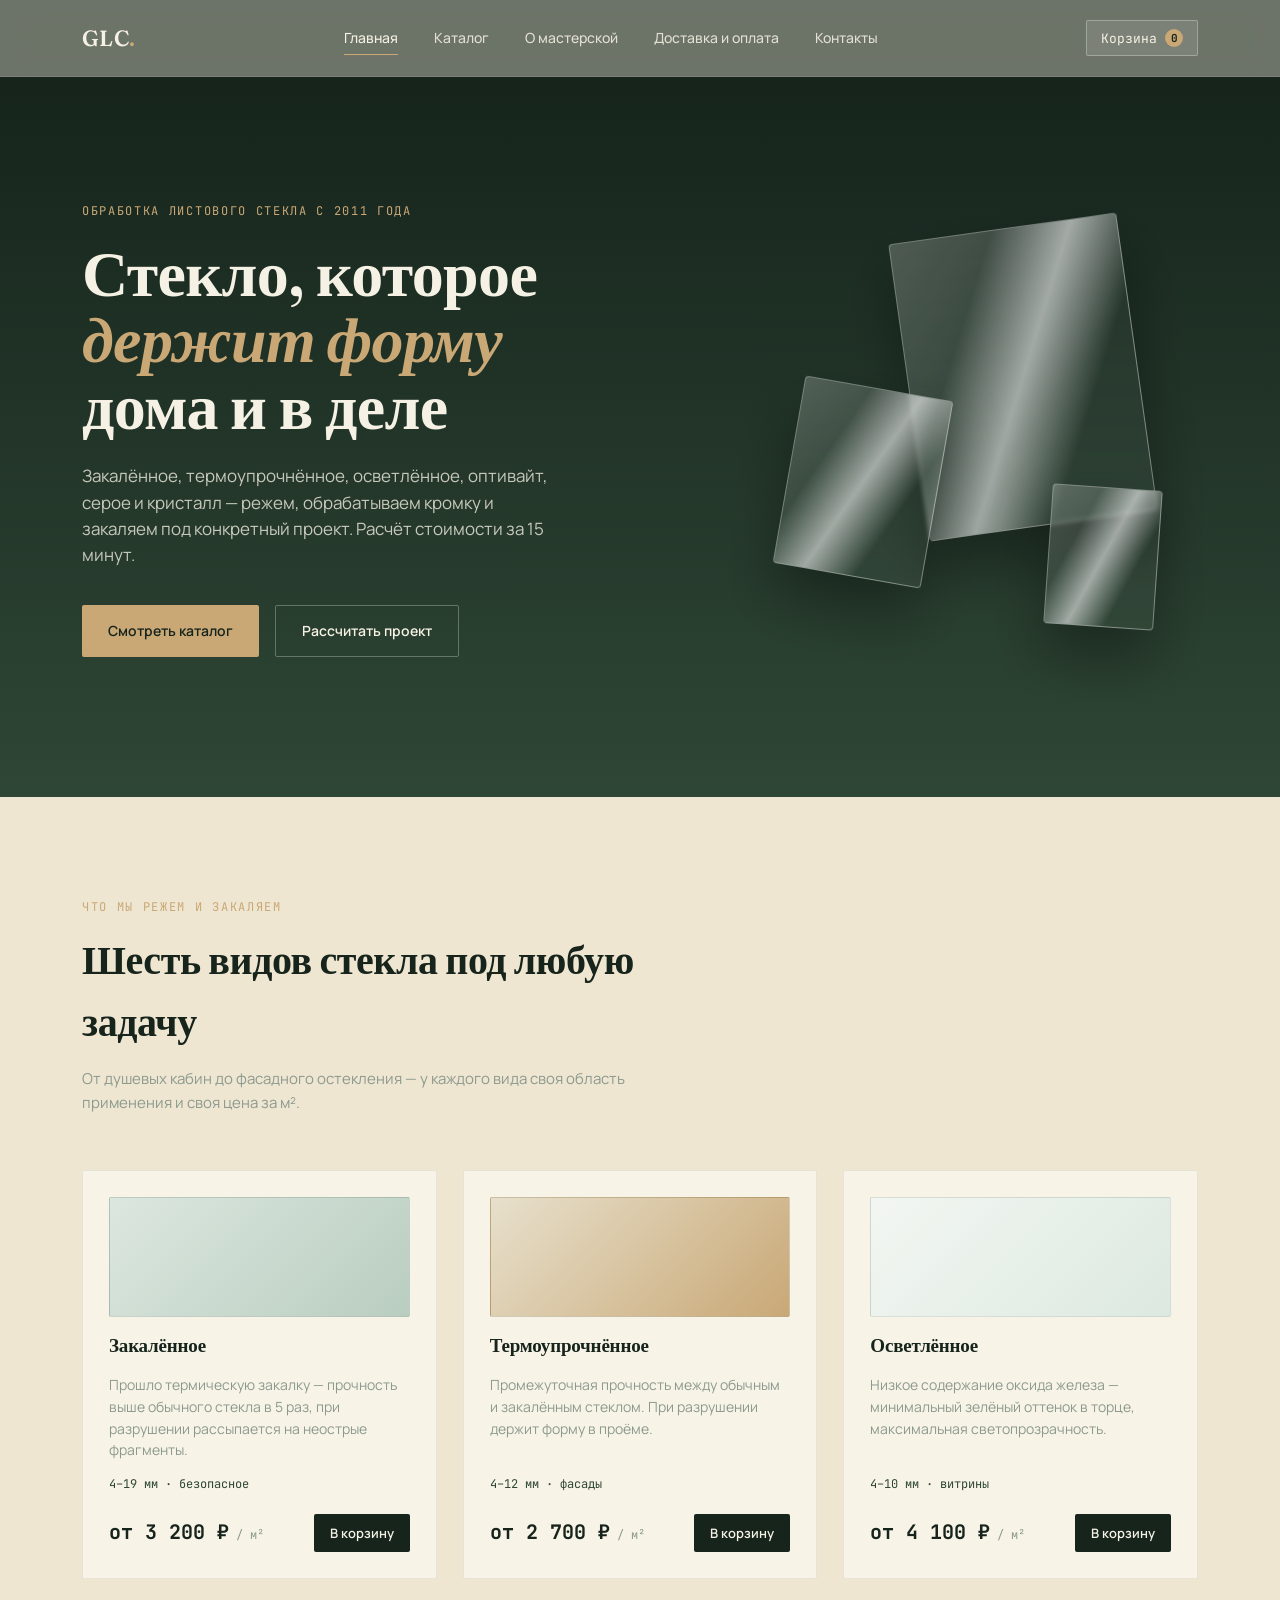
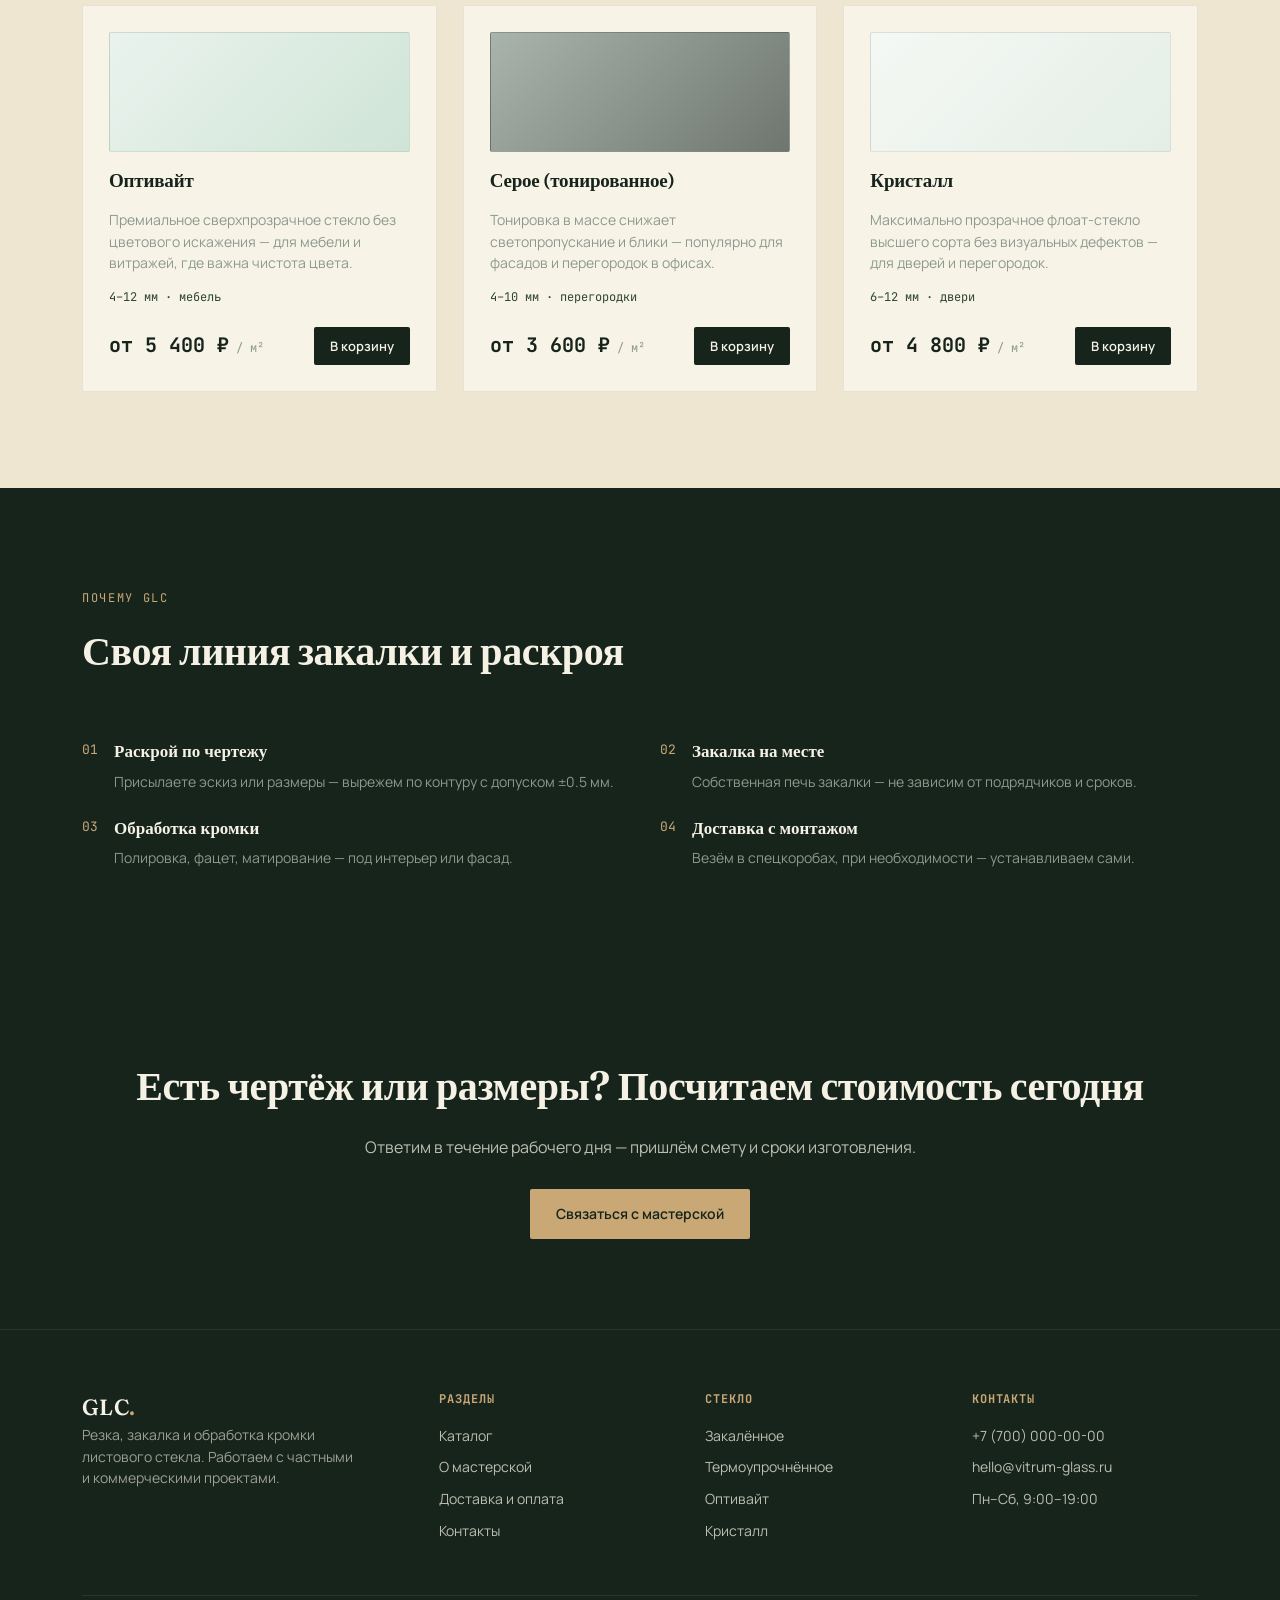
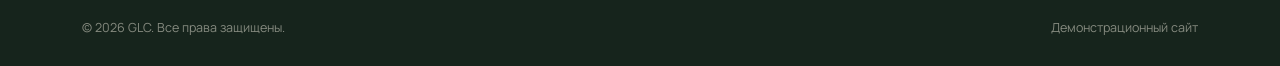
==== index.html @ cb21f2e5 "Add files via upload" ====
<!DOCTYPE html>
<html lang="ru">
<head>
<meta charset="UTF-8">
<meta name="viewport" content="width=device-width, initial-scale=1.0">
<title>GLC — стекольная мастерская</title>
<link rel="preconnect" href="https://fonts.googleapis.com">
<link href="https://fonts.googleapis.com/css2?family=Fraunces:ital,wght@0,500;0,600;1,500&family=Manrope:wght@400;500;600;700&family=JetBrains+Mono:wght@400;500;700&display=swap" rel="stylesheet">
<link rel="stylesheet" href="Style.css">
<script src="Script.js"></script>
</head>
<body>

<header class="site-header">
  <div class="wrap">
    <a href="index.html" class="logo">GLC<span>.</span></a>
    <nav class="nav-links">
      <a href="index.html" class="active">Главная</a>
      <a href="catalog.html">Каталог</a>
      <a href="about.html">О мастерской</a>
      <a href="delivery.html">Доставка и оплата</a>
      <a href="contacts.html">Контакты</a>
    </nav>
    <div class="header-right">
      <button class="cart-btn">Корзина <span class="cart-count">0</span></button>
      <div class="burger"><span></span><span></span><span></span></div>
    </div>
  </div>
</header>

<section class="hero">
  <div class="wrap hero-grid">
    <div>
      <span class="eyebrow">Обработка листового стекла с 2011 года</span>
      <h1>Стекло, которое <em>держит форму</em><br>дома и в деле</h1>
      <p>Закалённое, термоупрочнённое, осветлённое, оптивайт, серое и кристалл — режем, обрабатываем кромку и закаляем под конкретный проект. Расчёт стоимости за 15 минут.</p>
      <div class="hero-ctas">
        <a href="catalog.html" class="btn btn-primary">Смотреть каталог</a>
        <a href="contacts.html" class="btn btn-ghost">Рассчитать проект</a>
      </div>
    </div>
    <div class="shard-field">
      <div class="shard shard-a"></div>
      <div class="shard shard-b"></div>
      <div class="shard shard-c"></div>
    </div>
  </div>
</section>

<section class="band-sand">
  <div class="wrap">
    <div class="section-head">
      <span class="eyebrow">Что мы режем и закаляем</span>
      <h2>Шесть видов стекла под любую задачу</h2>
      <p>От душевых кабин до фасадного остекления — у каждого вида своя область применения и своя цена за м².</p>
    </div>
    <div class="grid-3">

      <div class="card">
        <div class="swatch sw-1"></div>
        <h3>Закалённое</h3>
        <p class="desc">Прошло термическую закалку — прочность выше обычного стекла в 5 раз, при разрушении рассыпается на неострые фрагменты.</p>
        <p class="meta">4–19 мм · безопасное</p>
        <div class="price-row">
          <span class="price">от 3 200 ₽<small> / м²</small></span>
          <button class="add-btn" data-name="Закалённое стекло">В корзину</button>
        </div>
      </div>

      <div class="card">
        <div class="swatch sw-2"></div>
        <h3>Термоупрочнённое</h3>
        <p class="desc">Промежуточная прочность между обычным и закалённым стеклом. При разрушении держит форму в проёме.</p>
        <p class="meta">4–12 мм · фасады</p>
        <div class="price-row">
          <span class="price">от 2 700 ₽<small> / м²</small></span>
          <button class="add-btn" data-name="Термоупрочнённое стекло">В корзину</button>
        </div>
      </div>

      <div class="card">
        <div class="swatch sw-3"></div>
        <h3>Осветлённое</h3>
        <p class="desc">Низкое содержание оксида железа — минимальный зелёный оттенок в торце, максимальная светопрозрачность.</p>
        <p class="meta">4–10 мм · витрины</p>
        <div class="price-row">
          <span class="price">от 4 100 ₽<small> / м²</small></span>
          <button class="add-btn" data-name="Осветлённое стекло">В корзину</button>
        </div>
      </div>

      <div class="card">
        <div class="swatch sw-4"></div>
        <h3>Оптивайт</h3>
        <p class="desc">Премиальное сверхпрозрачное стекло без цветового искажения — для мебели и витражей, где важна чистота цвета.</p>
        <p class="meta">4–12 мм · мебель</p>
        <div class="price-row">
          <span class="price">от 5 400 ₽<small> / м²</small></span>
          <button class="add-btn" data-name="Стекло Оптивайт">В корзину</button>
        </div>
      </div>

      <div class="card">
        <div class="swatch sw-5"></div>
        <h3>Серое (тонированное)</h3>
        <p class="desc">Тонировка в массе снижает светопропускание и блики — популярно для фасадов и перегородок в офисах.</p>
        <p class="meta">4–10 мм · перегородки</p>
        <div class="price-row">
          <span class="price">от 3 600 ₽<small> / м²</small></span>
          <button class="add-btn" data-name="Серое стекло">В корзину</button>
        </div>
      </div>

      <div class="card">
        <div class="swatch sw-6"></div>
        <h3>Кристалл</h3>
        <p class="desc">Максимально прозрачное флоат-стекло высшего сорта без визуальных дефектов — для дверей и перегородок.</p>
        <p class="meta">6–12 мм · двери</p>
        <div class="price-row">
          <span class="price">от 4 800 ₽<small> / м²</small></span>
          <button class="add-btn" data-name="Стекло Кристалл">В корзину</button>
        </div>
      </div>

    </div>
  </div>
</section>

<section class="band-deep">
  <div class="wrap">
    <div class="section-head">
      <span class="eyebrow">Почему GLC</span>
      <h2>Своя линия закалки и раскроя</h2>
    </div>
    <div class="feat-list">
      <div class="feat">
        <span class="num">01</span>
        <div><h4>Раскрой по чертежу</h4><p>Присылаете эскиз или размеры — вырежем по контуру с допуском ±0.5 мм.</p></div>
      </div>
      <div class="feat">
        <span class="num">02</span>
        <div><h4>Закалка на месте</h4><p>Собственная печь закалки — не зависим от подрядчиков и сроков.</p></div>
      </div>
      <div class="feat">
        <span class="num">03</span>
        <div><h4>Обработка кромки</h4><p>Полировка, фацет, матирование — под интерьер или фасад.</p></div>
      </div>
      <div class="feat">
        <span class="num">04</span>
        <div><h4>Доставка с монтажом</h4><p>Везём в спецкоробах, при необходимости — устанавливаем сами.</p></div>
      </div>
    </div>
  </div>
</section>

<section class="cta-band">
  <div class="wrap">
    <h2>Есть чертёж или размеры? Посчитаем стоимость сегодня</h2>
    <p>Ответим в течение рабочего дня — пришлём смету и сроки изготовления.</p>
    <a href="contacts.html" class="btn btn-primary">Связаться с мастерской</a>
  </div>
</section>

<footer>
  <div class="wrap">
    <div class="footer-grid">
      <div>
        <a href="index.html" class="logo">GLC<span>.</span></a>
        <p class="foot-desc">Резка, закалка и обработка кромки листового стекла. Работаем с частными и коммерческими проектами.</p>
      </div>
      <div>
        <h5>Разделы</h5>
        <ul>
          <li><a href="catalog.html">Каталог</a></li>
          <li><a href="about.html">О мастерской</a></li>
          <li><a href="delivery.html">Доставка и оплата</a></li>
          <li><a href="contacts.html">Контакты</a></li>
        </ul>
      </div>
      <div>
        <h5>Стекло</h5>
        <ul>
          <li>Закалённое</li>
          <li>Термоупрочнённое</li>
          <li>Оптивайт</li>
          <li>Кристалл</li>
        </ul>
      </div>
      <div>
        <h5>Контакты</h5>
        <ul>
          <li>+7 (700) 000-00-00</li>
          <li>hello@vitrum-glass.ru</li>
          <li>Пн–Сб, 9:00–19:00</li>
        </ul>
      </div>
    </div>
    <div class="foot-bottom">
      <span>© 2026 GLC. Все права защищены.</span>
      <span>Демонстрационный сайт</span>
    </div>
  </div>
</footer>

<div class="toast"></div>
<script src="script.js"></script>
</body>
</html>
---- Style.css ----
/* ============================================================
   VITRUM — стекольная мастерская
   Палитра: forest + sand
   ============================================================ */

:root{
  --forest-deep:   #16241C;
  --forest-mid:    #2E4635;
  --forest-accent: #6E8F72;
  --sand:          #EFE6D2;
  --sand-warm:     #C9A876;
  --sand-pale:     #F8F3E7;
  --glass-fill:    rgba(255,255,255,0.10);
  --glass-border:  rgba(255,255,255,0.28);
  --text-dark:     #1B1F1B;
  --text-light:    #F5F1E4;
  --text-muted:    #8C9A8E;

  --font-display: 'Fraunces', serif;
  --font-body: 'Manrope', sans-serif;
  --font-mono: 'JetBrains Mono', monospace;

  --radius: 2px;
  --container: 1180px;
}

*{ box-sizing:border-box; margin:0; padding:0; }

html{ scroll-behavior:smooth; }

body{
  font-family: var(--font-body);
  background: var(--sand-pale);
  color: var(--text-dark);
  line-height:1.55;
  -webkit-font-smoothing:antialiased;
}

img,svg{ display:block; max-width:100%; }
a{ color:inherit; text-decoration:none; }
ul{ list-style:none; }
button{ font-family:inherit; cursor:pointer; border:none; background:none; }

.wrap{
  max-width: var(--container);
  margin: 0 auto;
  padding: 0 32px;
}

h1,h2,h3{
  font-family: var(--font-display);
  font-weight: 600;
  letter-spacing: -0.01em;
  color: var(--forest-deep);
}

.eyebrow{
  font-family: var(--font-mono);
  font-size: 12px;
  letter-spacing: 0.14em;
  text-transform: uppercase;
  color: var(--sand-warm);
}

@media (prefers-reduced-motion: reduce){
  *{ animation-duration:0.001ms !important; animation-iteration-count:1 !important; transition-duration:0.001ms !important; scroll-behavior:auto !important; }
}

/* ---------------- HEADER ---------------- */
.site-header{
  position: sticky;
  top:0;
  z-index: 100;
  backdrop-filter: blur(14px) saturate(140%);
  -webkit-backdrop-filter: blur(14px) saturate(140%);
  background: rgba(22,36,28,0.62);
  border-bottom: 1px solid rgba(255,255,255,0.12);
}

.site-header .wrap{
  display:flex;
  align-items:center;
  justify-content:space-between;
  height: 76px;
}

.logo{
  font-family: var(--font-display);
  font-size: 22px;
  font-weight: 600;
  color: var(--text-light);
  letter-spacing: 0.02em;
}
.logo span{ color: var(--sand-warm); }

.nav-links{
  display:flex;
  gap: 36px;
}
.nav-links a{
  color: var(--text-light);
  font-size: 14px;
  font-weight:500;
  position:relative;
  padding: 4px 0;
  opacity:.86;
  transition: opacity .2s ease;
}
.nav-links a:hover, .nav-links a.active{ opacity:1; }
.nav-links a.active::after{
  content:"";
  position:absolute;
  left:0; right:0; bottom:-2px;
  height:1px;
  background: var(--sand-warm);
}

.header-right{ display:flex; align-items:center; gap:22px; }

.cart-btn{
  display:flex; align-items:center; gap:8px;
  color: var(--text-light);
  font-size: 13px;
  font-family: var(--font-mono);
  border: 1px solid var(--glass-border);
  padding: 8px 14px;
  border-radius: var(--radius);
  background: var(--glass-fill);
  transition: background .2s ease, border-color .2s ease;
}
.cart-btn:hover{ background: rgba(255,255,255,0.18); border-color: var(--sand-warm); }
.cart-count{
  background: var(--sand-warm);
  color: var(--forest-deep);
  font-weight:700;
  border-radius: 50%;
  width:18px; height:18px;
  display:flex; align-items:center; justify-content:center;
  font-size:11px;
}

.burger{
  display:none;
  flex-direction:column;
  gap:5px;
  width:26px;
}
.burger span{ height:2px; background: var(--text-light); width:100%; }

@media (max-width: 860px){
  .nav-links{
    position:fixed;
    top:76px; left:0; right:0;
    flex-direction:column;
    background: var(--forest-deep);
    padding: 24px 32px 32px;
    gap: 18px;
    transform: translateY(-8px);
    opacity:0;
    pointer-events:none;
    transition: opacity .25s ease, transform .25s ease;
  }
  .nav-links.open{ opacity:1; transform:translateY(0); pointer-events:auto; }
  .burger{ display:flex; }
}

/* ---------------- HERO / GLASS ANIMATION ---------------- */
.hero{
  position:relative;
  overflow:hidden;
  background: linear-gradient(180deg, var(--forest-deep) 0%, var(--forest-mid) 100%);
  color: var(--text-light);
  padding: 120px 0 140px;
}

.hero-grid{
  display:grid;
  grid-template-columns: 1.1fr 0.9fr;
  align-items:center;
  gap: 40px;
  position:relative;
  z-index:2;
}

.hero h1{
  color: var(--text-light);
  font-size: clamp(38px, 5vw, 64px);
  line-height: 1.04;
  margin: 18px 0 24px;
}
.hero h1 em{
  font-style:italic;
  color: var(--sand-warm);
}
.hero p{
  max-width: 480px;
  color: rgba(245,241,228,0.78);
  font-size: 17px;
  margin-bottom: 36px;
}

.btn{
  display:inline-flex;
  align-items:center;
  gap:10px;
  padding: 14px 26px;
  font-size: 14px;
  font-weight:600;
  border-radius: var(--radius);
  transition: transform .18s ease, background .2s ease;
}
.btn-primary{
  background: var(--sand-warm);
  color: var(--forest-deep);
}
.btn-primary:hover{ transform: translateY(-2px); }
.btn-ghost{
  border:1px solid var(--glass-border);
  color: var(--text-light);
}
.btn-ghost:hover{ background: var(--glass-fill); }
.hero-ctas{ display:flex; gap:16px; flex-wrap:wrap; }

/* floating glass shards — signature element */
.shard-field{
  position:relative;
  height: 420px;
}
.shard{
  position:absolute;
  border-radius: 4px;
  background: linear-gradient(135deg, rgba(255,255,255,0.22), rgba(255,255,255,0.04) 60%);
  border: 1px solid rgba(255,255,255,0.35);
  backdrop-filter: blur(2px);
  box-shadow: 0 30px 60px rgba(0,0,0,0.35);
  overflow:hidden;
}
.shard::after{
  content:"";
  position:absolute;
  top:-60%; left:-60%;
  width:220%; height:220%;
  background: linear-gradient(115deg, transparent 40%, rgba(255,255,255,0.55) 50%, transparent 60%);
  animation: sheen 5.5s ease-in-out infinite;
}
.shard-a{ width:230px; height:300px; top:10px; right:60px; transform:rotate(-8deg); animation: floatA 9s ease-in-out infinite; }
.shard-b{ width:150px; height:190px; top:170px; right:260px; transform:rotate(10deg); animation: floatB 7.5s ease-in-out infinite; }
.shard-c{ width:110px; height:140px; top:270px; right:40px; transform:rotate(4deg); animation: floatC 8.5s ease-in-out infinite; }

@keyframes sheen{
  0%{ transform: translateX(-30%) translateY(-30%) rotate(0deg); opacity:0; }
  45%{ opacity:1; }
  100%{ transform: translateX(30%) translateY(30%) rotate(0deg); opacity:0; }
}
@keyframes floatA{ 0%,100%{ transform: rotate(-8deg) translateY(0); } 50%{ transform: rotate(-4deg) translateY(-18px); } }
@keyframes floatB{ 0%,100%{ transform: rotate(10deg) translateY(0); } 50%{ transform: rotate(6deg) translateY(14px); } }
@keyframes floatC{ 0%,100%{ transform: rotate(4deg) translateY(0); } 50%{ transform: rotate(9deg) translateY(-10px); } }

@media (max-width: 860px){
  .hero-grid{ grid-template-columns:1fr; }
  .shard-field{ height: 260px; margin-top: 20px; }
  .shard-a{ right: 20px; }
  .shard-b{ right: 140px; }
}

/* ---------------- SECTIONS ---------------- */
section{ padding: 96px 0; }
.section-head{ max-width: 620px; margin-bottom: 56px; }
.section-head h2{ font-size: clamp(28px,3.4vw,40px); margin-top:12px; }
.section-head p{ color: var(--text-muted); margin-top:14px; font-size:15px; }

.band-sand{ background: var(--sand); }
.band-deep{ background: var(--forest-deep); color: var(--text-light); }
.band-deep .section-head h2{ color: var(--text-light); }
.band-deep .section-head p{ color: rgba(245,241,228,0.7); }

/* ---------------- PRODUCT GRID ---------------- */
.grid-3{ display:grid; grid-template-columns:repeat(3,1fr); gap:26px; }
.grid-2{ display:grid; grid-template-columns:repeat(2,1fr); gap:26px; }
@media (max-width: 900px){ .grid-3{ grid-template-columns:1fr 1fr; } }
@media (max-width: 640px){ .grid-3, .grid-2{ grid-template-columns:1fr; } }

.card{
  background: var(--sand-pale);
  border: 1px solid rgba(27,36,25,0.08);
  border-radius: var(--radius);
  padding: 26px;
  display:flex;
  flex-direction:column;
  gap:14px;
  transition: transform .2s ease, box-shadow .2s ease;
}
.card:hover{ transform: translateY(-4px); box-shadow: 0 18px 40px rgba(22,36,28,0.12); }

.swatch{
  height: 120px;
  border-radius: var(--radius);
  position:relative;
  overflow:hidden;
  border:1px solid rgba(27,36,25,0.1);
}
.swatch::after{
  content:"";
  position:absolute; inset:0;
  background: linear-gradient(120deg, transparent 30%, rgba(255,255,255,0.55) 48%, transparent 66%);
  transform: translateX(-100%);
  animation: swatchSheen 4s ease-in-out infinite;
}
@keyframes swatchSheen{ 0%{ transform:translateX(-120%);} 55%{ transform:translateX(120%);} 100%{ transform:translateX(120%);} }

.sw-1{ background: linear-gradient(135deg,#DCE7DF,#B9CDC0); }
.sw-2{ background: linear-gradient(135deg,#E7E0CC,#C9A876); }
.sw-3{ background: linear-gradient(135deg,#F3F6F2,#DCE9E0); }
.sw-4{ background: linear-gradient(135deg,#EAF3EE,#CFE4D6); }
.sw-5{ background: linear-gradient(135deg,#A9B4AC,#6E766F); }
.sw-6{ background: linear-gradient(135deg,#F5F8F4,#E4EEE7); }

.card h3{ font-size:19px; }
.card .desc{ font-size:14px; color: var(--text-muted); flex-grow:1; }
.card .meta{ font-family: var(--font-mono); font-size:12px; color: var(--forest-mid); }
.card .price-row{ display:flex; align-items:center; justify-content:space-between; margin-top:6px; }
.price{ font-family: var(--font-mono); font-size:20px; font-weight:700; color: var(--forest-deep); }
.price small{ font-size:12px; font-weight:400; color: var(--text-muted); }

.add-btn{
  background: var(--forest-deep);
  color: var(--text-light);
  padding: 10px 16px;
  border-radius: var(--radius);
  font-size: 13px;
  font-weight:600;
  display:inline-flex;
  align-items:center;
  gap:8px;
  transition: background .2s ease;
}
.add-btn:hover{ background: var(--forest-mid); }
.add-btn.added{ background: var(--sand-warm); color: var(--forest-deep); }

/* ---------------- FEATURE / ABOUT LISTS ---------------- */
.feat-list{ display:grid; grid-template-columns:repeat(2,1fr); gap:22px 40px; }
@media (max-width:640px){ .feat-list{ grid-template-columns:1fr; } }
.feat{ display:flex; gap:16px; }
.feat .num{ font-family: var(--font-mono); color: var(--sand-warm); font-size:13px; padding-top:2px; }
.feat h4{ font-family: var(--font-display); font-size:17px; margin-bottom:6px; color: var(--forest-deep); }
.band-deep .feat h4{ color: var(--text-light); }
.feat p{ font-size:14px; color: var(--text-muted); }

/* ---------------- CONTACT / FORM ---------------- */
.form-box{
  background: var(--sand-pale);
  border-radius: var(--radius);
  padding: 40px;
  border: 1px solid rgba(27,36,25,0.08);
}
.field{ margin-bottom:18px; }
.field label{ display:block; font-size:12px; font-family: var(--font-mono); color: var(--forest-mid); margin-bottom:6px; }
.field input, .field textarea, .field select{
  width:100%;
  padding: 12px 14px;
  border:1px solid rgba(27,36,25,0.16);
  border-radius: var(--radius);
  font-family: var(--font-body);
  font-size:14px;
  background:#fff;
}
.field textarea{ min-height:110px; resize:vertical; }

.info-strip{ display:flex; flex-wrap:wrap; gap:32px; margin-top:28px; }
.info-strip div{ font-size:14px; }
.info-strip .lbl{ font-family: var(--font-mono); font-size:11px; color: var(--sand-warm); text-transform:uppercase; letter-spacing:.08em; display:block; margin-bottom:4px; }

/* ---------------- STEPS (delivery) ---------------- */
.steps{ display:grid; grid-template-columns:repeat(4,1fr); gap:22px; }
@media (max-width:900px){ .steps{ grid-template-columns:1fr 1fr; } }
@media (max-width:560px){ .steps{ grid-template-columns:1fr; } }
.step{ border-top:2px solid var(--sand-warm); padding-top:16px; }
.step .num{ font-family: var(--font-mono); font-size:26px; color: var(--forest-mid); }
.step h4{ font-family: var(--font-display); margin:8px 0 6px; font-size:17px; }
.step p{ font-size:13.5px; color: var(--text-muted); }

/* ---------------- TABLE (delivery pricing) ---------------- */
table{ width:100%; border-collapse:collapse; font-size:14px; }
th,td{ text-align:left; padding:14px 12px; border-bottom:1px solid rgba(27,36,25,0.1); }
th{ font-family: var(--font-mono); font-size:11px; text-transform:uppercase; letter-spacing:.06em; color: var(--text-muted); font-weight:500; }

/* ---------------- CTA BAND ---------------- */
.cta-band{
  background: var(--forest-deep);
  color: var(--text-light);
  text-align:center;
  padding: 90px 0;
}
.cta-band h2{ color: var(--text-light); font-size: clamp(26px,3.6vw,40px); margin-bottom:18px; }
.cta-band p{ color: rgba(245,241,228,0.75); margin-bottom:30px; }

/* ---------------- FOOTER ---------------- */
footer{
  background: var(--forest-deep);
  color: rgba(245,241,228,0.75);
  padding: 60px 0 28px;
  border-top: 1px solid rgba(255,255,255,0.08);
}
.footer-grid{
  display:grid;
  grid-template-columns: 1.4fr 1fr 1fr 1fr;
  gap: 40px;
  margin-bottom: 44px;
}
@media (max-width:760px){ .footer-grid{ grid-template-columns:1fr 1fr; } }
footer h5{ font-family: var(--font-mono); font-size:12px; text-transform:uppercase; letter-spacing:.08em; color: var(--sand-warm); margin-bottom:16px; }
footer ul li{ margin-bottom:10px; font-size:14px; }
footer ul li a:hover{ color: var(--sand-warm); }
footer .logo{ margin-bottom:12px; }
footer .foot-desc{ font-size:14px; max-width:280px; color: rgba(245,241,228,0.6); }
.foot-bottom{
  border-top: 1px solid rgba(255,255,255,0.08);
  padding-top: 22px;
  display:flex;
  justify-content:space-between;
  flex-wrap:wrap;
  gap:12px;
  font-size:12.5px;
  color: rgba(245,241,228,0.5);
}

/* ---------------- toast ---------------- */
.toast{
  position:fixed;
  bottom:26px; left:50%;
  transform: translateX(-50%) translateY(20px);
  background: var(--forest-deep);
  color: var(--text-light);
  padding: 14px 22px;
  border-radius: var(--radius);
  font-size:14px;
  border:1px solid var(--glass-border);
  opacity:0;
  pointer-events:none;
  transition: opacity .25s ease, transform .25s ease;
  z-index: 200;
}
.toast.show{ opacity:1; transform: translateX(-50%) translateY(0); }

/* ---------------- page hero (inner pages) ---------------- */
.page-head{
  background: linear-gradient(180deg, var(--forest-deep), var(--forest-mid));
  color: var(--text-light);
  padding: 70px 0 60px;
}
.page-head .eyebrow{ margin-bottom:10px; }
.page-head h1{ color: var(--text-light); font-size: clamp(30px,4vw,46px); }
.page-head p{ margin-top:14px; max-width:520px; color: rgba(245,241,228,0.75); }
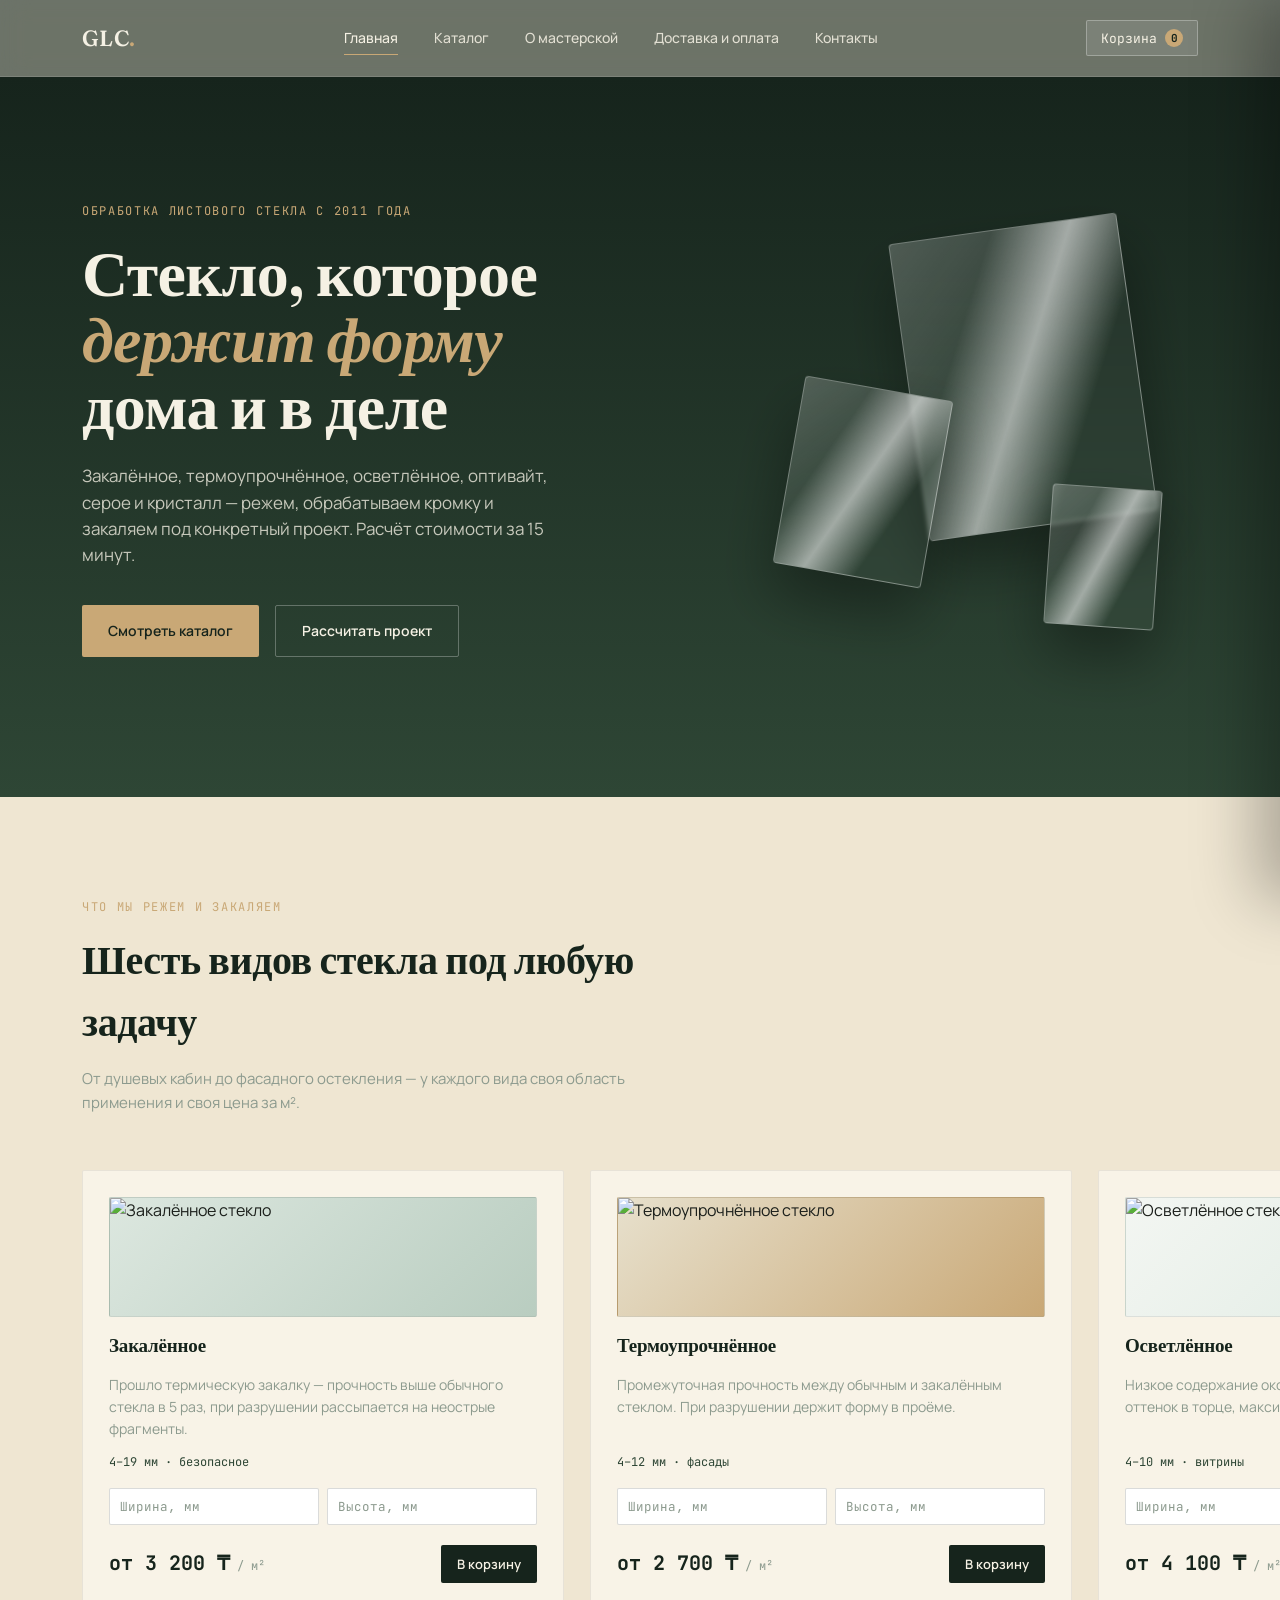
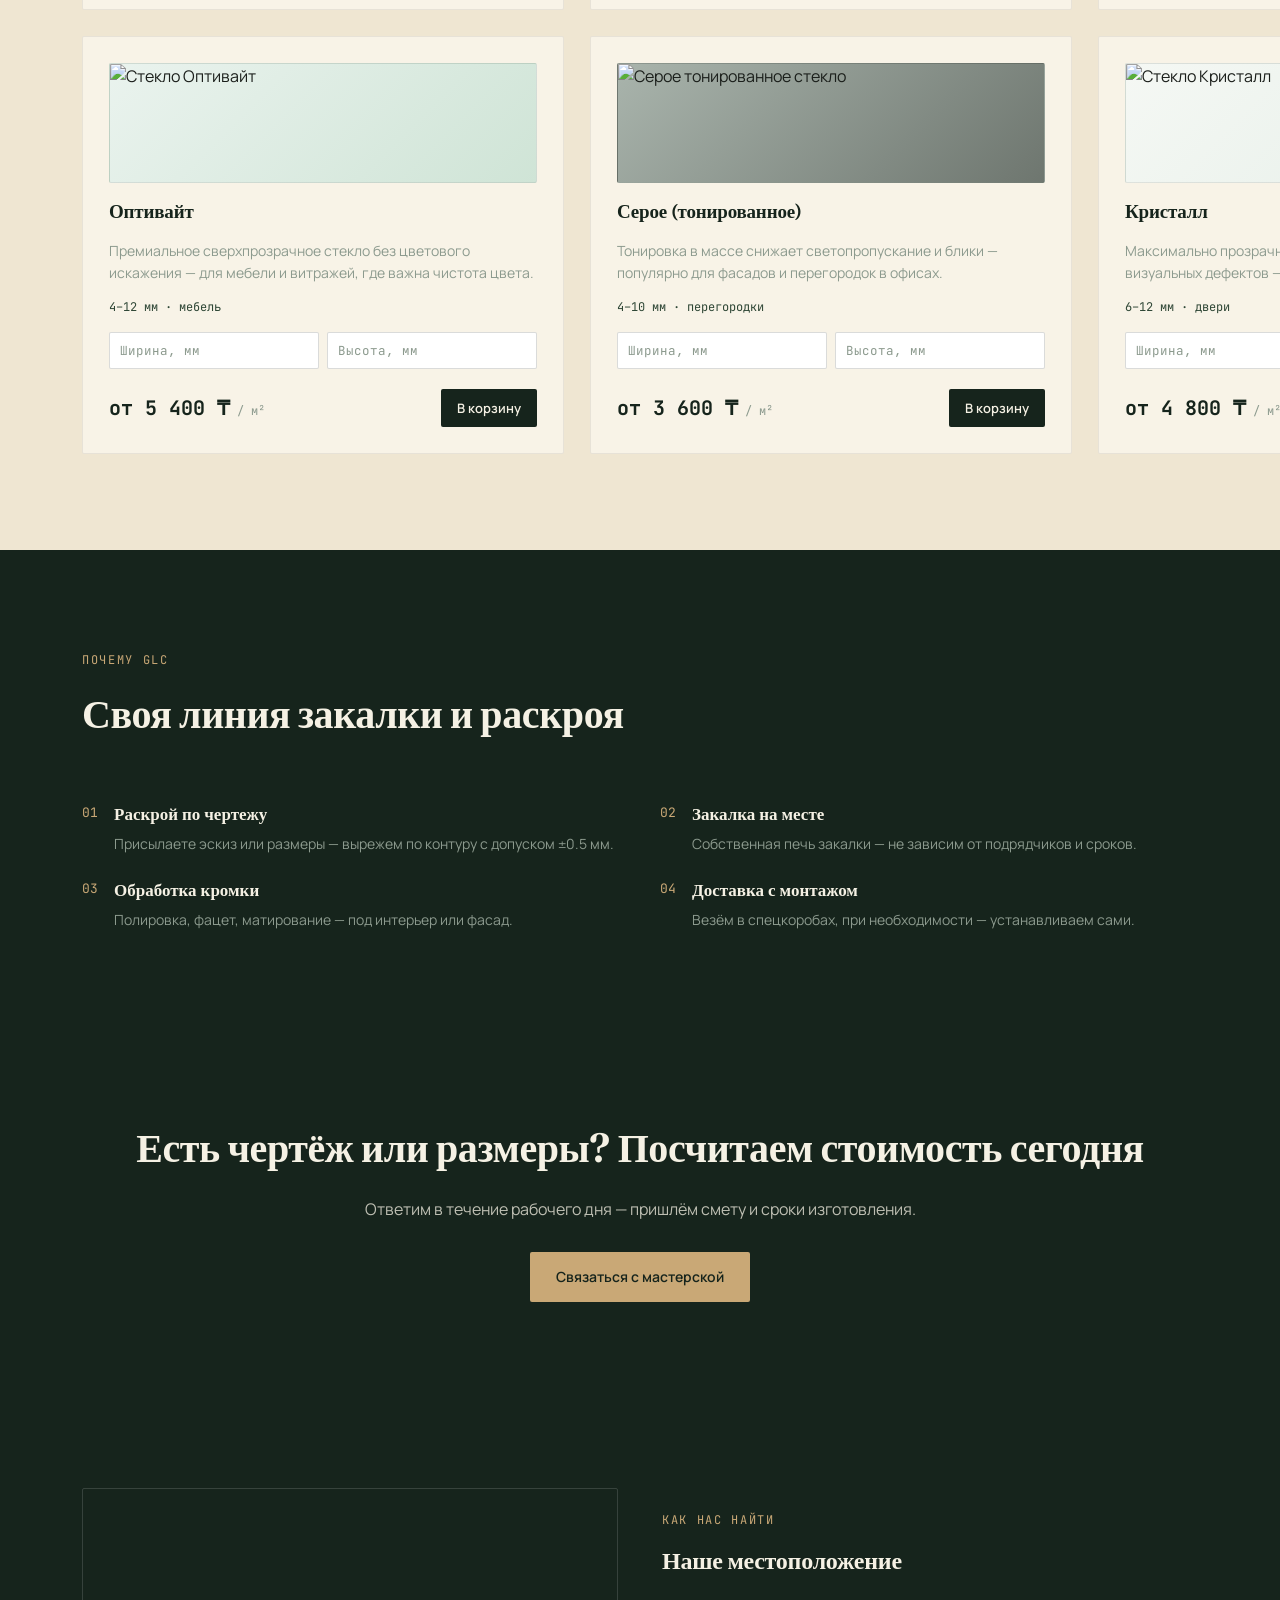
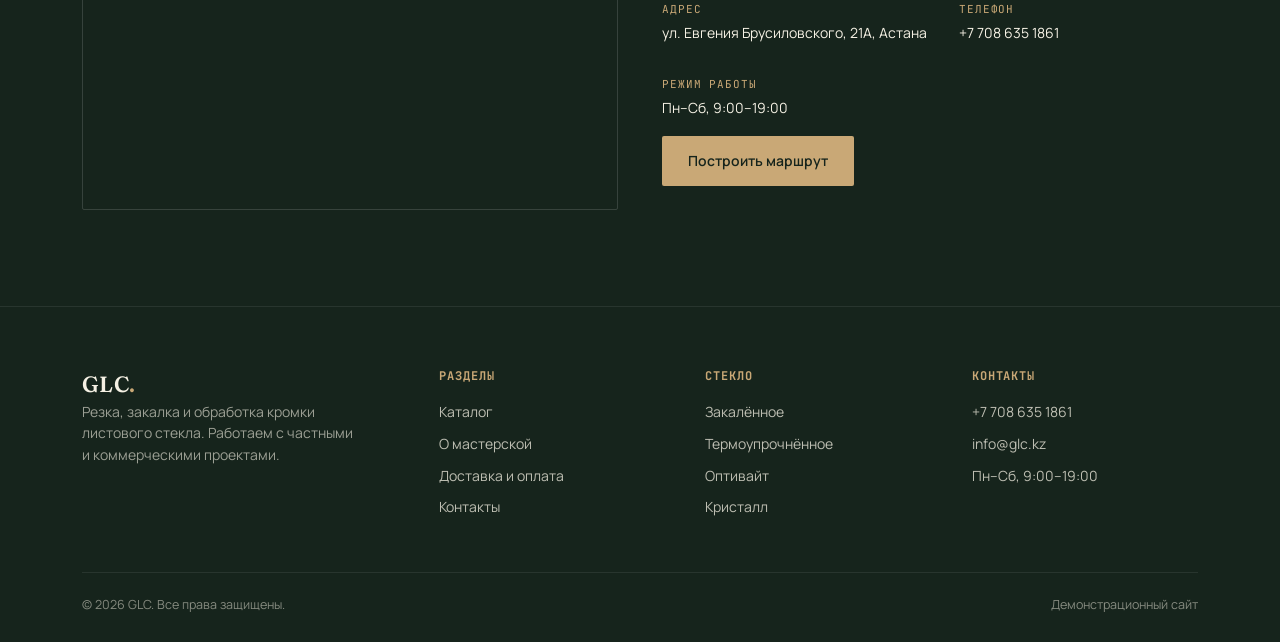
==== commit 7a653099: "Add files via upload" ====
--- a/index.html
+++ b/index.html
@@ -3,6 +3,14 @@
 <head>
 <meta charset="UTF-8">
 <meta name="viewport" content="width=device-width, initial-scale=1.0">
+<meta name="description" content="Мастерская GLC в Астане: резка, закалка, обработка кромки листового стекла — закалённое, оптивайт, кристалл, тонированное. Расчёт стоимости за 15 минут.">
+<link rel="canonical" href="https://glc.kz/index.html">
+<meta property="og:type" content="website">
+<meta property="og:title" content="GLC — резка, закалка и обработка стекла в Астане">
+<meta property="og:description" content="Мастерская GLC в Астане: резка, закалка, обработка кромки листового стекла — закалённое, оптивайт, кристалл, тонированное. Расчёт стоимости за 15 минут.">
+<meta property="og:url" content="https://glc.kz/index.html">
+<meta property="og:locale" content="ru_RU">
+<link rel="icon" href="data:image/svg+xml,%3Csvg xmlns=%22http://www.w3.org/2000/svg%22 viewBox=%220 0 100 100%22%3E%3Cpolygon points=%2250,6 90,38 74,94 26,94 10,38%22 fill=%22%232E4635%22 stroke=%22%23C9A876%22 stroke-width=%224%22/%3E%3Cpolygon points=%2250,6 90,38 50,50%22 fill=%22%236E8F72%22 opacity=%220.6%22/%3E%3C/svg%3E">
 <title>GLC — стекольная мастерская</title>
 <link rel="preconnect" href="https://fonts.googleapis.com">
 <link href="https://fonts.googleapis.com/css2?family=Fraunces:ital,wght@0,500;0,600;1,500&family=Manrope:wght@400;500;600;700&family=JetBrains+Mono:wght@400;500;700&display=swap" rel="stylesheet">
@@ -16,10 +24,10 @@
     <a href="index.html" class="logo">GLC<span>.</span></a>
     <nav class="nav-links">
       <a href="index.html" class="active">Главная</a>
-      <a href="catalog.html">Каталог</a>
-      <a href="about.html">О мастерской</a>
-      <a href="delivery.html">Доставка и оплата</a>
-      <a href="contacts.html">Контакты</a>
+      <a href="Catalog.html">Каталог</a>
+      <a href="About.html">О мастерской</a>
+      <a href="Delivery.html">Доставка и оплата</a>
+      <a href="Contacts.html">Контакты</a>
     </nav>
     <div class="header-right">
       <button class="cart-btn">Корзина <span class="cart-count">0</span></button>
@@ -35,8 +43,8 @@
       <h1>Стекло, которое <em>держит форму</em><br>дома и в деле</h1>
       <p>Закалённое, термоупрочнённое, осветлённое, оптивайт, серое и кристалл — режем, обрабатываем кромку и закаляем под конкретный проект. Расчёт стоимости за 15 минут.</p>
       <div class="hero-ctas">
-        <a href="catalog.html" class="btn btn-primary">Смотреть каталог</a>
-        <a href="contacts.html" class="btn btn-ghost">Рассчитать проект</a>
+        <a href="Catalog.html" class="btn btn-primary">Смотреть каталог</a>
+        <a href="Contacts.html" class="btn btn-ghost">Рассчитать проект</a>
       </div>
     </div>
     <div class="shard-field">
@@ -57,68 +65,92 @@
     <div class="grid-3">
 
       <div class="card">
-        <div class="swatch sw-1"></div>
+        <div class="swatch sw-1"><img src="images/zakalennoe.jpg" alt="Закалённое стекло" loading="lazy"></div>
         <h3>Закалённое</h3>
         <p class="desc">Прошло термическую закалку — прочность выше обычного стекла в 5 раз, при разрушении рассыпается на неострые фрагменты.</p>
         <p class="meta">4–19 мм · безопасное</p>
-        <div class="price-row">
-          <span class="price">от 3 200 ₽<small> / м²</small></span>
-          <button class="add-btn" data-name="Закалённое стекло">В корзину</button>
-        </div>
-      </div>
-
-      <div class="card">
-        <div class="swatch sw-2"></div>
+        <div class="dims-row">
+          <input type="number" class="dim-input" data-dim="width" placeholder="Ширина, мм" min="1">
+          <input type="number" class="dim-input" data-dim="height" placeholder="Высота, мм" min="1">
+        </div>
+        <div class="price-row">
+          <span class="price">от 3 200 ₸<small> / м²</small></span>
+          <button class="add-btn" data-name="Закалённое стекло" data-price="3200">В корзину</button>
+        </div>
+      </div>
+
+      <div class="card">
+        <div class="swatch sw-2"><img src="images/termouprochnennoe.jpg" alt="Термоупрочнённое стекло" loading="lazy"></div>
         <h3>Термоупрочнённое</h3>
         <p class="desc">Промежуточная прочность между обычным и закалённым стеклом. При разрушении держит форму в проёме.</p>
         <p class="meta">4–12 мм · фасады</p>
-        <div class="price-row">
-          <span class="price">от 2 700 ₽<small> / м²</small></span>
-          <button class="add-btn" data-name="Термоупрочнённое стекло">В корзину</button>
-        </div>
-      </div>
-
-      <div class="card">
-        <div class="swatch sw-3"></div>
+        <div class="dims-row">
+          <input type="number" class="dim-input" data-dim="width" placeholder="Ширина, мм" min="1">
+          <input type="number" class="dim-input" data-dim="height" placeholder="Высота, мм" min="1">
+        </div>
+        <div class="price-row">
+          <span class="price">от 2 700 ₸<small> / м²</small></span>
+          <button class="add-btn" data-name="Термоупрочнённое стекло" data-price="2700">В корзину</button>
+        </div>
+      </div>
+
+      <div class="card">
+        <div class="swatch sw-3"><img src="images/osvetlennoe.jpg" alt="Осветлённое стекло" loading="lazy"></div>
         <h3>Осветлённое</h3>
         <p class="desc">Низкое содержание оксида железа — минимальный зелёный оттенок в торце, максимальная светопрозрачность.</p>
         <p class="meta">4–10 мм · витрины</p>
-        <div class="price-row">
-          <span class="price">от 4 100 ₽<small> / м²</small></span>
-          <button class="add-btn" data-name="Осветлённое стекло">В корзину</button>
-        </div>
-      </div>
-
-      <div class="card">
-        <div class="swatch sw-4"></div>
+        <div class="dims-row">
+          <input type="number" class="dim-input" data-dim="width" placeholder="Ширина, мм" min="1">
+          <input type="number" class="dim-input" data-dim="height" placeholder="Высота, мм" min="1">
+        </div>
+        <div class="price-row">
+          <span class="price">от 4 100 ₸<small> / м²</small></span>
+          <button class="add-btn" data-name="Осветлённое стекло" data-price="4100">В корзину</button>
+        </div>
+      </div>
+
+      <div class="card">
+        <div class="swatch sw-4"><img src="images/optiwhite.jpg" alt="Стекло Оптивайт" loading="lazy"></div>
         <h3>Оптивайт</h3>
         <p class="desc">Премиальное сверхпрозрачное стекло без цветового искажения — для мебели и витражей, где важна чистота цвета.</p>
         <p class="meta">4–12 мм · мебель</p>
-        <div class="price-row">
-          <span class="price">от 5 400 ₽<small> / м²</small></span>
-          <button class="add-btn" data-name="Стекло Оптивайт">В корзину</button>
-        </div>
-      </div>
-
-      <div class="card">
-        <div class="swatch sw-5"></div>
+        <div class="dims-row">
+          <input type="number" class="dim-input" data-dim="width" placeholder="Ширина, мм" min="1">
+          <input type="number" class="dim-input" data-dim="height" placeholder="Высота, мм" min="1">
+        </div>
+        <div class="price-row">
+          <span class="price">от 5 400 ₸<small> / м²</small></span>
+          <button class="add-btn" data-name="Стекло Оптивайт" data-price="5400">В корзину</button>
+        </div>
+      </div>
+
+      <div class="card">
+        <div class="swatch sw-5"><img src="images/seroe.jpg" alt="Серое тонированное стекло" loading="lazy"></div>
         <h3>Серое (тонированное)</h3>
         <p class="desc">Тонировка в массе снижает светопропускание и блики — популярно для фасадов и перегородок в офисах.</p>
         <p class="meta">4–10 мм · перегородки</p>
-        <div class="price-row">
-          <span class="price">от 3 600 ₽<small> / м²</small></span>
-          <button class="add-btn" data-name="Серое стекло">В корзину</button>
-        </div>
-      </div>
-
-      <div class="card">
-        <div class="swatch sw-6"></div>
+        <div class="dims-row">
+          <input type="number" class="dim-input" data-dim="width" placeholder="Ширина, мм" min="1">
+          <input type="number" class="dim-input" data-dim="height" placeholder="Высота, мм" min="1">
+        </div>
+        <div class="price-row">
+          <span class="price">от 3 600 ₸<small> / м²</small></span>
+          <button class="add-btn" data-name="Серое стекло" data-price="3600">В корзину</button>
+        </div>
+      </div>
+
+      <div class="card">
+        <div class="swatch sw-6"><img src="images/kristall.jpg" alt="Стекло Кристалл" loading="lazy"></div>
         <h3>Кристалл</h3>
         <p class="desc">Максимально прозрачное флоат-стекло высшего сорта без визуальных дефектов — для дверей и перегородок.</p>
         <p class="meta">6–12 мм · двери</p>
-        <div class="price-row">
-          <span class="price">от 4 800 ₽<small> / м²</small></span>
-          <button class="add-btn" data-name="Стекло Кристалл">В корзину</button>
+        <div class="dims-row">
+          <input type="number" class="dim-input" data-dim="width" placeholder="Ширина, мм" min="1">
+          <input type="number" class="dim-input" data-dim="height" placeholder="Высота, мм" min="1">
+        </div>
+        <div class="price-row">
+          <span class="price">от 4 800 ₸<small> / м²</small></span>
+          <button class="add-btn" data-name="Стекло Кристалл" data-price="4800">В корзину</button>
         </div>
       </div>
 
@@ -157,7 +189,25 @@
   <div class="wrap">
     <h2>Есть чертёж или размеры? Посчитаем стоимость сегодня</h2>
     <p>Ответим в течение рабочего дня — пришлём смету и сроки изготовления.</p>
-    <a href="contacts.html" class="btn btn-primary">Связаться с мастерской</a>
+    <a href="Contacts.html" class="btn btn-primary">Связаться с мастерской</a>
+  </div>
+</section>
+
+<section class="band-deep location-section">
+  <div class="wrap">
+    <div class="location-map">
+      <iframe src="https://maps.google.com/maps?q=%D0%9A%D0%B0%D0%B7%D0%B0%D1%85%D1%81%D1%82%D0%B0%D0%BD%2C%20%D0%90%D1%81%D1%82%D0%B0%D0%BD%D0%B0%2C%20%D1%83%D0%BB%D0%B8%D1%86%D0%B0%20%D0%95%D0%B2%D0%B3%D0%B5%D0%BD%D0%B8%D1%8F%20%D0%91%D1%80%D1%83%D1%81%D0%B8%D0%BB%D0%BE%D0%B2%D1%81%D0%BA%D0%BE%D0%B3%D0%BE%2C%2021%D0%90&t=&z=16&ie=UTF8&iwloc=&output=embed" loading="lazy" allowfullscreen title="Карта — расположение мастерской GLC"></iframe>
+    </div>
+    <div class="location-info">
+      <span class="eyebrow">Как нас найти</span>
+      <h2 style="color:var(--text-light); margin-top:6px;">Наше местоположение</h2>
+      <div class="info-strip">
+        <div><span class="lbl">Адрес</span>ул. Евгения Брусиловского, 21А, Астана</div>
+        <div><span class="lbl">Телефон</span>+7 708 635 1861</div>
+        <div><span class="lbl">Режим работы</span>Пн–Сб, 9:00–19:00</div>
+      </div>
+      <a class="btn btn-primary" style="margin-top:12px; width:fit-content;" target="_blank" rel="noopener" href="https://www.google.com/maps/dir/?api=1&destination=%D0%9A%D0%B0%D0%B7%D0%B0%D1%85%D1%81%D1%82%D0%B0%D0%BD%2C%20%D0%90%D1%81%D1%82%D0%B0%D0%BD%D0%B0%2C%20%D1%83%D0%BB%D0%B8%D1%86%D0%B0%20%D0%95%D0%B2%D0%B3%D0%B5%D0%BD%D0%B8%D1%8F%20%D0%91%D1%80%D1%83%D1%81%D0%B8%D0%BB%D0%BE%D0%B2%D1%81%D0%BA%D0%BE%D0%B3%D0%BE%2C%2021%D0%90">Построить маршрут</a>
+    </div>
   </div>
 </section>
 
@@ -171,10 +221,10 @@
       <div>
         <h5>Разделы</h5>
         <ul>
-          <li><a href="catalog.html">Каталог</a></li>
-          <li><a href="about.html">О мастерской</a></li>
-          <li><a href="delivery.html">Доставка и оплата</a></li>
-          <li><a href="contacts.html">Контакты</a></li>
+          <li><a href="Catalog.html">Каталог</a></li>
+          <li><a href="About.html">О мастерской</a></li>
+          <li><a href="Delivery.html">Доставка и оплата</a></li>
+          <li><a href="Contacts.html">Контакты</a></li>
         </ul>
       </div>
       <div>
@@ -189,8 +239,8 @@
       <div>
         <h5>Контакты</h5>
         <ul>
-          <li>+7 (700) 000-00-00</li>
-          <li>hello@vitrum-glass.ru</li>
+          <li>+7 708 635 1861</li>
+          <li>info@glc.kz</li>
           <li>Пн–Сб, 9:00–19:00</li>
         </ul>
       </div>
@@ -203,6 +253,5 @@
 </footer>
 
 <div class="toast"></div>
-<script src="script.js"></script>
 </body>
 </html>
--- a/Style.css
+++ b/Style.css
@@ -161,6 +161,13 @@
     transition: opacity .25s ease, transform .25s ease;
   }
   .nav-links.open{ opacity:1; transform:translateY(0); pointer-events:auto; }
+  .nav-links a{ opacity:0; transform:translateX(-10px); transition: opacity .3s ease, transform .3s ease; }
+  .nav-links.open a{ opacity:.86; transform:translateX(0); }
+  .nav-links.open a:nth-child(1){ transition-delay:.04s; }
+  .nav-links.open a:nth-child(2){ transition-delay:.09s; }
+  .nav-links.open a:nth-child(3){ transition-delay:.14s; }
+  .nav-links.open a:nth-child(4){ transition-delay:.19s; }
+  .nav-links.open a:nth-child(5){ transition-delay:.24s; }
   .burger{ display:flex; }
 }
 
@@ -212,8 +219,21 @@
 .btn-primary{
   background: var(--sand-warm);
   color: var(--forest-deep);
-}
-.btn-primary:hover{ transform: translateY(-2px); }
+  position:relative;
+  overflow:hidden;
+}
+.btn-primary::before{
+  content:"";
+  position:absolute; top:0; left:-60%;
+  width:40%; height:100%;
+  background: linear-gradient(115deg, transparent, rgba(255,255,255,0.55), transparent);
+  transform:skewX(-20deg);
+  transition: left .55s ease;
+}
+.btn-primary:hover::before{ left:130%; }
+.btn-primary:hover{ transform: translateY(-2px); box-shadow: 0 10px 24px rgba(201,168,118,0.35); }
+.add-btn{ position:relative; overflow:hidden; }
+.add-btn:hover{ transform: translateY(-1px); }
 .btn-ghost{
   border:1px solid var(--glass-border);
   color: var(--text-light);
@@ -305,6 +325,7 @@
   background: linear-gradient(120deg, transparent 30%, rgba(255,255,255,0.55) 48%, transparent 66%);
   transform: translateX(-100%);
   animation: swatchSheen 4s ease-in-out infinite;
+  pointer-events:none;
 }
 @keyframes swatchSheen{ 0%{ transform:translateX(-120%);} 55%{ transform:translateX(120%);} 100%{ transform:translateX(120%);} }
 
@@ -314,6 +335,47 @@
 .sw-4{ background: linear-gradient(135deg,#EAF3EE,#CFE4D6); }
 .sw-5{ background: linear-gradient(135deg,#A9B4AC,#6E766F); }
 .sw-6{ background: linear-gradient(135deg,#F5F8F4,#E4EEE7); }
+
+/* ---------------- PRODUCT PHOTO (card-media) ---------------- */
+.swatch img{
+  width:100%; height:100%;
+  object-fit:cover;
+  display:block;
+  transition: transform .55s cubic-bezier(.22,.61,.36,1);
+}
+.card:hover .swatch img{ transform: scale(1.08); }
+
+/* ---------------- DIMENSIONS INPUTS (width/height, mm) ---------------- */
+.dims-row{
+  display:flex;
+  gap:8px;
+  margin-top: 2px;
+}
+.dim-input{
+  flex:1;
+  min-width:0;
+  padding: 9px 10px;
+  border: 1px solid rgba(27,36,25,0.16);
+  border-radius: var(--radius);
+  font-family: var(--font-mono);
+  font-size: 12.5px;
+  background:#fff;
+  transition: border-color .18s ease, box-shadow .18s ease;
+}
+.dim-input:focus{
+  outline:none;
+  border-color: var(--sand-warm);
+  box-shadow: 0 0 0 3px rgba(201,168,118,0.18);
+}
+.dim-input::placeholder{ color: var(--text-muted); }
+.form-box .dims-row{ margin-bottom:18px; }
+
+.cart-item-dims{
+  font-family: var(--font-mono);
+  font-size: 11.5px;
+  color: var(--forest-mid);
+  margin: 2px 0;
+}
 
 .card h3{ font-size:19px; }
 .card .desc{ font-size:14px; color: var(--text-muted); flex-grow:1; }
@@ -450,4 +512,188 @@
 }
 .page-head .eyebrow{ margin-bottom:10px; }
 .page-head h1{ color: var(--text-light); font-size: clamp(30px,4vw,46px); }
-.page-head p{ margin-top:14px; max-width:520px; color: rgba(245,241,228,0.75); }+.page-head p{ margin-top:14px; max-width:520px; color: rgba(245,241,228,0.75); }
+/* ============================================================
+   ДОРАБОТКИ: корзина, оформление заказа, локация, адаптив
+   ============================================================ */
+
+html, body{ max-width:100%; overflow-x:hidden; }
+
+/* ---------------- CART DRAWER ---------------- */
+.cart-overlay, .modal-overlay{
+  position:fixed; inset:0;
+  background:rgba(22,36,28,0.55);
+  opacity:0; visibility:hidden;
+  transition:opacity .25s ease, visibility .25s ease;
+  z-index:300;
+}
+.cart-overlay.show, .modal-overlay.show{ opacity:1; visibility:visible; }
+
+.cart-drawer{
+  position:fixed; top:0; right:0; height:100%;
+  width:420px; max-width:92vw;
+  background:var(--sand-pale);
+  z-index:301;
+  transform:translateX(100%);
+  transition:transform .3s ease;
+  display:flex; flex-direction:column;
+  box-shadow:-24px 0 60px rgba(0,0,0,.28);
+}
+.cart-drawer.open{ transform:translateX(0); }
+
+.cart-drawer-head{
+  display:flex; align-items:center; justify-content:space-between;
+  padding:24px 26px; border-bottom:1px solid rgba(27,36,25,.1);
+  flex-shrink:0;
+}
+.cart-drawer-head h3{ font-size:21px; }
+.cart-close, .modal-close{
+  font-size:16px; color:var(--forest-deep);
+  width:34px; height:34px; display:flex; align-items:center; justify-content:center;
+  border-radius:50%; transition:background .2s ease;
+}
+.cart-close:hover, .modal-close:hover{ background:rgba(27,36,25,.08); }
+
+.cart-items{ flex:1; overflow-y:auto; padding:20px 26px; display:flex; flex-direction:column; gap:18px; }
+.cart-empty{ color:var(--text-muted); font-size:14px; text-align:center; margin-top:60px; }
+
+.cart-item{ display:flex; gap:14px; border-bottom:1px solid rgba(27,36,25,.08); padding-bottom:18px; }
+.cart-item-name{ font-weight:600; font-size:14.5px; margin-bottom:4px; }
+.cart-item-price{ font-family:var(--font-mono); font-size:12.5px; color:var(--text-muted); }
+.cart-item-qty{ display:flex; align-items:center; gap:10px; margin-top:10px; }
+.qty-btn{
+  width:28px; height:28px; border:1px solid rgba(27,36,25,.18);
+  border-radius:var(--radius); font-size:15px; font-weight:600;
+  display:flex; align-items:center; justify-content:center;
+  transition:background .15s ease, border-color .15s ease;
+}
+.qty-btn:hover{ background:var(--forest-deep); color:var(--text-light); border-color:var(--forest-deep); }
+.cart-item-qty > span{ font-family:var(--font-mono); font-size:14px; min-width:16px; text-align:center; }
+.cart-item-remove{
+  margin-left:auto; font-size:12px; color:var(--sand-warm);
+  text-decoration:underline; cursor:pointer;
+}
+
+.cart-drawer-foot{ padding:22px 26px 28px; border-top:1px solid rgba(27,36,25,.1); flex-shrink:0; }
+.cart-total-row{
+  display:flex; justify-content:space-between; align-items:baseline;
+  font-family:var(--font-mono); font-size:17px; font-weight:700;
+  color:var(--forest-deep); margin-bottom:16px;
+}
+.cart-clear-btn{
+  width:100%; text-align:center; font-size:12.5px; color:var(--text-muted);
+  margin-top:12px; text-decoration:underline; cursor:pointer;
+}
+
+/* ---------------- CHECKOUT MODAL ---------------- */
+.modal-box{
+  position:fixed; top:50%; left:50%;
+  width:460px; max-width:90vw;
+  background:var(--sand-pale);
+  border-radius:var(--radius);
+  padding:36px;
+  z-index:301;
+  opacity:0; visibility:hidden;
+  transform:translate(-50%,-46%);
+  transition:opacity .25s ease, transform .25s ease, visibility .25s ease;
+  max-height:88vh; overflow-y:auto;
+}
+.modal-box.open{ opacity:1; visibility:visible; transform:translate(-50%,-50%); }
+.modal-box h3{ font-size:23px; margin-bottom:22px; padding-right:30px; }
+.modal-close{ position:absolute; top:18px; right:18px; }
+.checkout-success{ display:none; text-align:center; }
+.checkout-success.show{ display:block; }
+.checkout-success p{ margin-bottom:22px; font-size:15px; color:var(--text-muted); }
+
+body.no-scroll{ overflow:hidden; }
+
+/* ---------------- BURGER ANIMATION ---------------- */
+.burger span{ transition: transform .25s ease, opacity .25s ease; }
+.burger.open span:nth-child(1){ transform: translateY(7px) rotate(45deg); }
+.burger.open span:nth-child(2){ opacity:0; }
+.burger.open span:nth-child(3){ transform: translateY(-7px) rotate(-45deg); }
+
+/* ---------------- LOCATION SECTION ---------------- */
+.location-section .wrap{
+  display:grid; grid-template-columns:1fr 1fr; gap:44px; align-items:stretch;
+}
+.location-map{
+  border-radius:var(--radius); overflow:hidden; min-height:320px;
+  border:1px solid rgba(255,255,255,.14);
+}
+.location-map iframe{ width:100%; height:100%; min-height:320px; border:0; display:block; }
+.location-info{ display:flex; flex-direction:column; justify-content:center; gap:6px; }
+.location-info .info-strip{ margin-top:16px; }
+
+@media (max-width:860px){
+  .location-section .wrap{ grid-template-columns:1fr; }
+  .location-map{ min-height:260px; order:2; }
+  .location-map iframe{ min-height:260px; }
+  .location-info{ order:1; }
+}
+
+/* ---------------- TABLE SCROLL WRAPPER ---------------- */
+.table-scroll{ width:100%; overflow-x:auto; -webkit-overflow-scrolling:touch; }
+.table-scroll table{ min-width:520px; }
+
+/* ============================================================
+   MOBILE FIXES — общая адаптация под телефон
+   ============================================================ */
+@media (max-width:900px){
+  .wrap{ padding:0 24px; }
+}
+
+@media (max-width:640px){
+  .wrap{ padding:0 18px; }
+  section{ padding:64px 0; }
+  .page-head{ padding:48px 0 38px; }
+  .hero{ padding:64px 0 76px; }
+  .cta-band{ padding:56px 0; }
+
+  .site-header .wrap{ height:64px; }
+  .logo{ font-size:19px; }
+  .header-right{ gap:12px; }
+  .cart-btn{ font-size:12px; padding:7px 10px; gap:6px; }
+  .nav-links{ top:64px; padding:20px 18px 26px; gap:14px; }
+
+  .hero h1{ font-size:clamp(30px,8vw,40px); }
+  .hero p{ font-size:15.5px; }
+  .hero-ctas .btn{ width:100%; justify-content:center; }
+
+  .section-head{ margin-bottom:38px; }
+  .section-head h2{ font-size:clamp(24px,6vw,30px); }
+
+  .form-box{ padding:26px 20px; }
+  .field input, .field textarea, .field select{ font-size:16px; }
+
+  table{ font-size:13px; }
+  th,td{ padding:10px 8px; }
+
+  .price-row{ flex-wrap:wrap; gap:12px; }
+  .add-btn{ width:100%; justify-content:center; }
+
+  .info-strip{ gap:18px 28px; }
+
+  .cart-drawer{ width:100%; max-width:100%; }
+  .modal-box{ padding:28px 22px; width:92vw; }
+  .modal-box h3{ font-size:20px; }
+
+  .footer-grid{ grid-template-columns:1fr; gap:32px; }
+  .foot-bottom{ text-align:center; justify-content:center; }
+}
+
+@media (max-width:400px){
+  .hero h1{ font-size:28px; }
+  .card{ padding:20px; }
+  .step, .feat{ min-width:0; }
+}
+
+/* ---------------- PERFORMANCE: lighter animations on phones ---------------- */
+@media (max-width:640px){
+  .shard{ animation:none !important; margin:0 !important; }
+  .shard::after{ animation:none !important; opacity:0; }
+  .swatch::after{ animation:none !important; opacity:0; }
+  .card:hover{ transform:none; box-shadow:none; }
+  .card:hover .swatch img{ transform:none; }
+  .btn-primary::before{ display:none; }
+}
